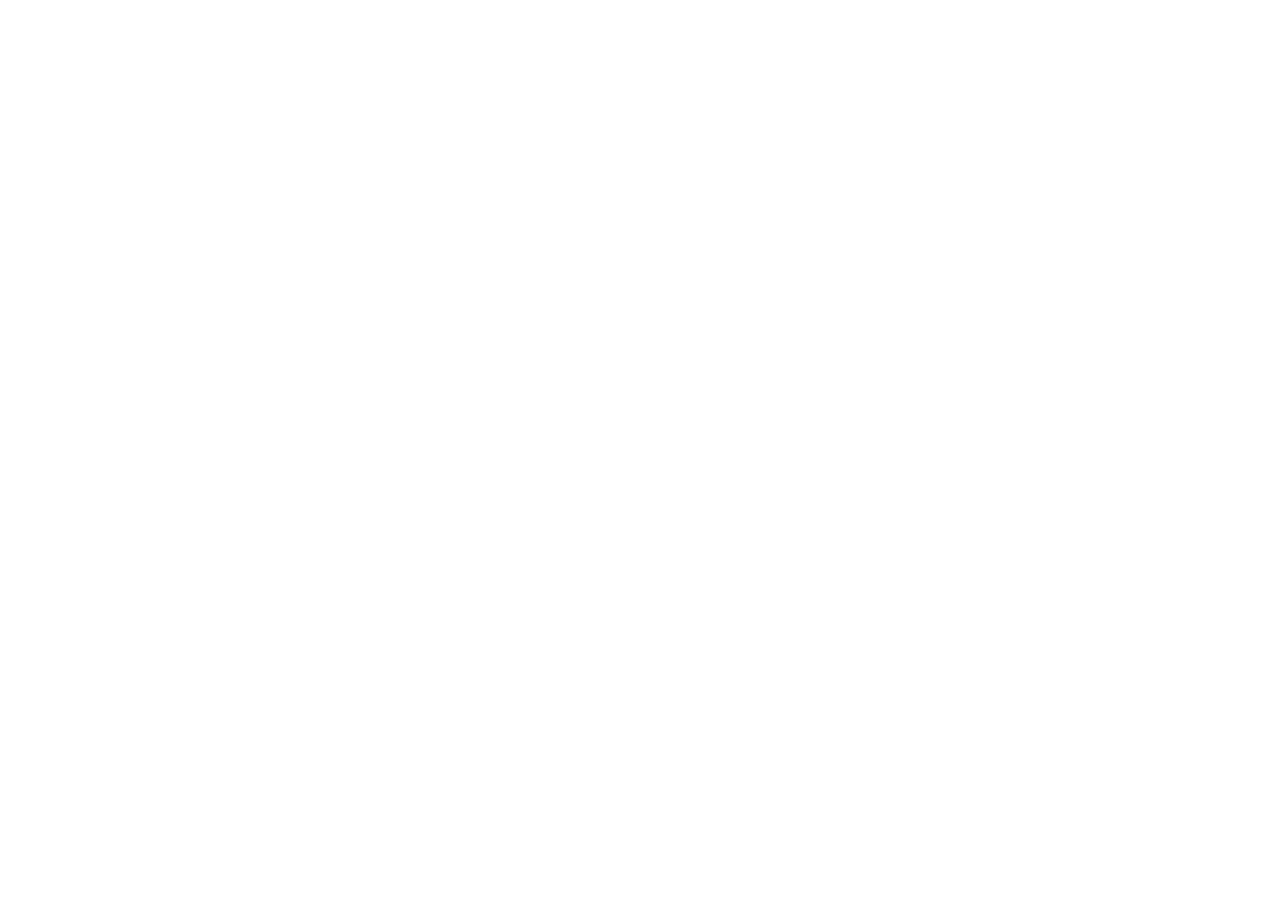
==== index.html @ 4b7a1a74 "Initial commit" ====
<!DOCTYPE html>
<html lang="en">
<head>
  <meta charset="UTF-8">
  <meta name="viewport" content="width=device-width, initial-scale=1.0">
  <title>Document</title>
  <link rel="stylesheet" href="style.css">
  <script defer type="module" src="app.js"></script>
</head>
<body>
  
</body>
</html>
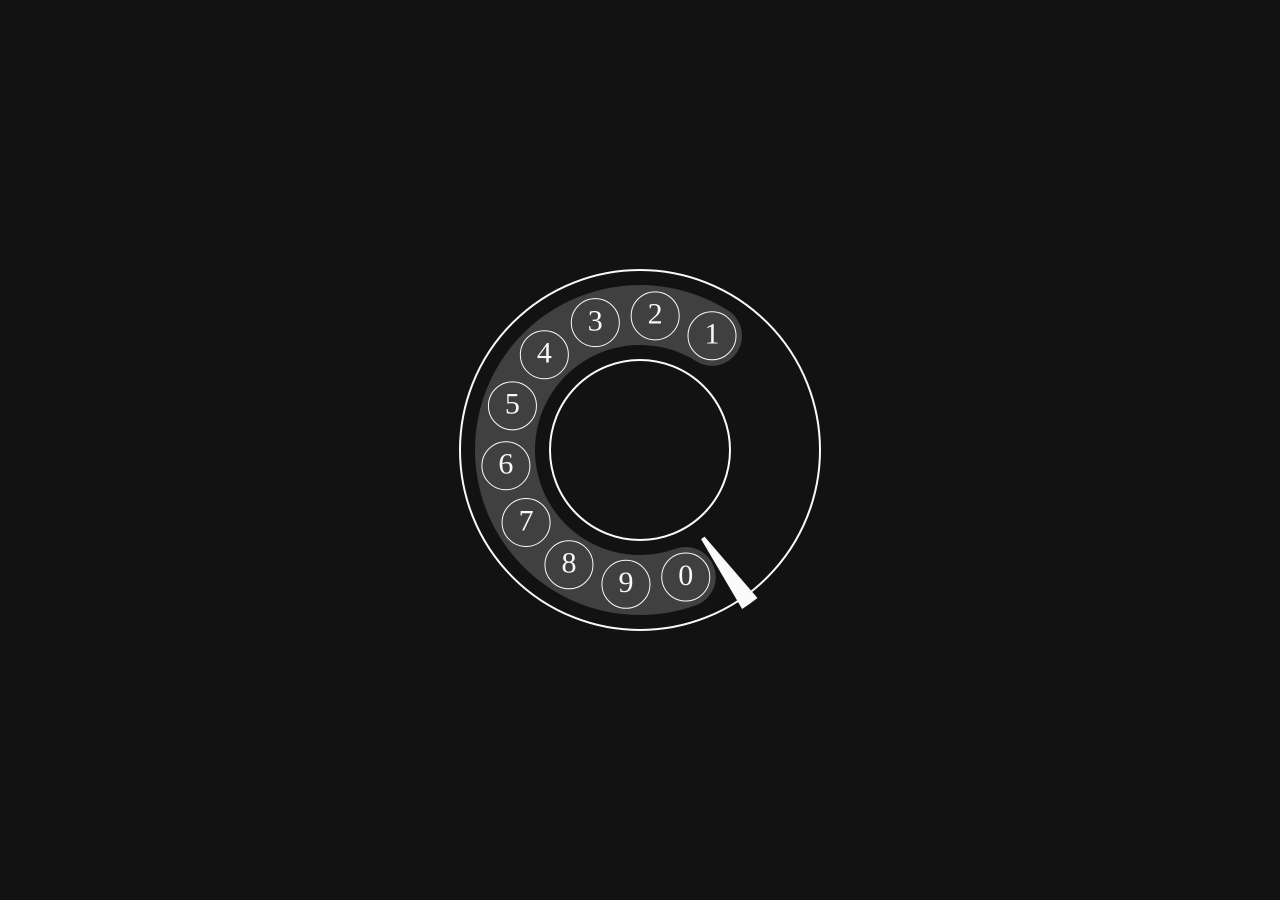
==== commit 2f2fec45: "Add main page" ====
--- a/index.html
+++ b/index.html
@@ -4,8 +4,9 @@
   <meta charset="UTF-8">
   <meta name="viewport" content="width=device-width, initial-scale=1.0">
   <title>Document</title>
-  <link rel="stylesheet" href="style.css">
-  <script defer type="module" src="app.js"></script>
+  <link rel="stylesheet" href="./global/style.css">
+  <link rel="stylesheet" href="./main/style.css">
+  <script defer type="module" src="./main/app.js"></script>
 </head>
 <body>
   
--- a/global/style.css
+++ b/global/style.css
@@ -0,0 +1,9 @@
+canvas {
+  position: absolute;
+  top: 0;
+  left: 0;
+  right: 0;
+  bottom: 0;
+  width: 100%;
+  height: 100%;
+}
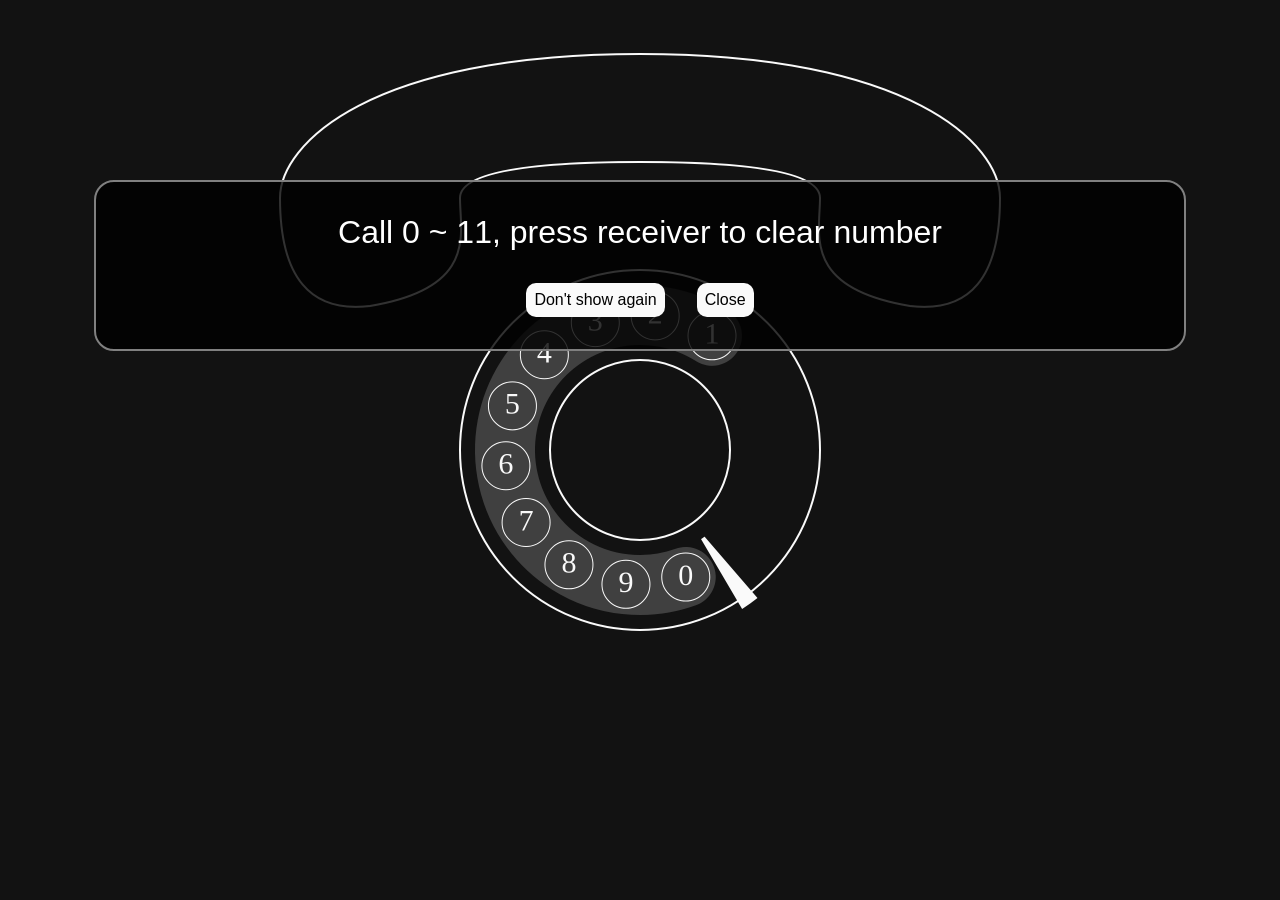
==== commit 90141702: "feat: Add receiver on main page, add tutorial popup on every page Add phone receiver on main page Ad" ====
--- a/index.html
+++ b/index.html
@@ -7,8 +7,11 @@
   <link rel="stylesheet" href="./global/style.css">
   <link rel="stylesheet" href="./main/style.css">
   <script defer type="module" src="./main/app.js"></script>
+  <script src="./global/popup.js"></script>
 </head>
-<body>
-  
+<body>  
 </body>
-</html>+<script>
+  popup('main', 'Call 0 ~ 11, press receiver to clear number')
+</script>
+</html>
--- a/global/style.css
+++ b/global/style.css
@@ -6,4 +6,43 @@
   bottom: 0;
   width: 100%;
   height: 100%;
-}+}
+
+.popup {
+  position: fixed;
+  width: 80%;
+  top: 20%;
+  left: 50%;
+  transform: translate(-50%, 0);
+  padding: 2rem;
+  background-color: rgba(0,0,0,0.8);
+  border-radius: 20px;
+  border: 2px solid #808080;
+  display: flex;
+  justify-content: center;
+  align-items: center;
+  z-index: 1000;
+  color: white;
+  font-family: sans-serif;
+  font-size: 2rem;
+  text-align: center;
+  translate: 0.5s;
+}
+
+.popup .buttons {
+  display: flex;
+  gap: 2rem;
+  justify-content: center;
+  align-items: center;
+  margin-top: 2rem;
+}
+
+.popup button {
+  background-color: #fafafa;
+  color: #000;
+  border: none;
+  padding: 0.5rem;
+  border-radius: 10px;
+  font-size: 1rem;
+  cursor: pointer;
+}
